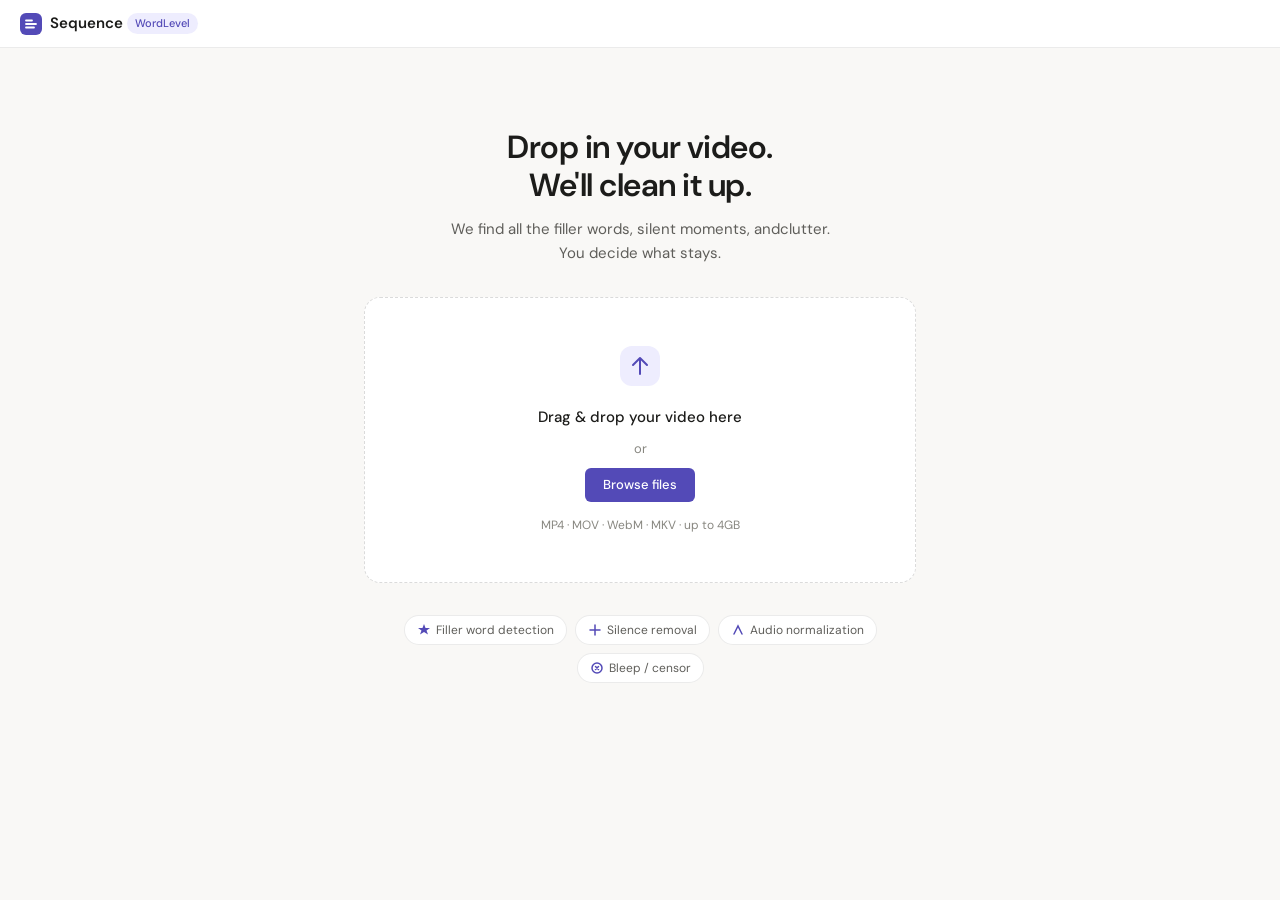
==== client/index.html @ 9e873844 "initial commit" ====
<!DOCTYPE html>
<html lang="en">
<head>
  <meta charset="UTF-8">
  <meta name="viewport" content="width=device-width, initial-scale=1.0">
  <title>Sequence — WordLevel</title>
  <link rel="preconnect" href="https://fonts.googleapis.com">
  <link href="https://fonts.googleapis.com/css2?family=DM+Sans:wght@400;500;600&family=DM+Mono:wght@400;500&display=swap" rel="stylesheet">
  <link rel="stylesheet" href="style.css">
</head>
<body class="upload-page">

  <header class="topbar">
    <div class="logo">
      <svg width="22" height="22" viewBox="0 0 22 22" fill="none">
        <rect width="22" height="22" rx="6" fill="#534AB7"/>
        <path d="M6 11h10M6 7.5h6M6 14.5h8" stroke="white" stroke-width="1.8" stroke-linecap="round"/>
      </svg>
      Sequence
    </div>
    <span class="badge-beta">WordLevel</span>
  </header>

  <main class="upload-main">
    <div class="upload-hero">
      <h1>Drop in your video.<br>We'll clean it up.</h1>
      <p class="subtitle"> We find all the filler words, silent moments, andclutter.<br>You decide what stays.</p>
    </div>

    <div class="drop-zone" id="dropZone">
      <div class="drop-inner">
        <div class="drop-icon">
          <svg width="40" height="40" viewBox="0 0 40 40" fill="none">
            <rect width="40" height="40" rx="12" fill="#EEEDFE"/>
            <path d="M20 12v16M13 19l7-7 7 7" stroke="#534AB7" stroke-width="2" stroke-linecap="round" stroke-linejoin="round"/>
          </svg>
        </div>
        <p class="drop-label">Drag &amp; drop your video here</p>
        <p class="drop-sub">or</p>
        <label class="btn-upload">
          Browse files
          <input type="file" id="fileInput" accept="video/*" hidden>
        </label>
        <p class="drop-formats">MP4 · MOV · WebM · MKV · up to 4GB</p>
      </div>
    </div>

    <!-- Progress state (hidden initially) -->
    <div class="upload-progress" id="uploadProgress" style="display:none">
      <div class="progress-card">
        <div class="progress-filename" id="progressFilename">video.mp4</div>
        <div class="progress-bar-wrap">
          <div class="progress-bar" id="progressBar" style="width:0%"></div>
        </div>
        <div class="progress-status" id="progressStatus">Uploading...</div>
      </div>
    </div>

    <!-- Feature pills -->
    <div class="feature-pills">
      <span class="pill"><svg width="14" height="14" viewBox="0 0 14 14"><path d="M7 1l1.5 4H13l-3.5 2.5 1.5 4L7 9l-4 2.5 1.5-4L1 5h4.5z" fill="#534AB7"/></svg> Filler word detection</span>
      <span class="pill"><svg width="14" height="14" viewBox="0 0 14 14"><path d="M2 7h10M7 2v10" stroke="#534AB7" stroke-width="1.5" stroke-linecap="round" fill="none"/></svg> Silence removal</span>
      <span class="pill"><svg width="14" height="14" viewBox="0 0 14 14"><path d="M3 11L7 3l4 8" stroke="#534AB7" stroke-width="1.5" stroke-linecap="round" fill="none"/></svg> Audio normalization</span>
      <span class="pill"><svg width="14" height="14" viewBox="0 0 14 14"><circle cx="7" cy="7" r="5" stroke="#534AB7" stroke-width="1.5" fill="none"/><path d="M5.5 5.5L8.5 8.5M8.5 5.5L5.5 8.5" stroke="#534AB7" stroke-width="1.5" stroke-linecap="round"/></svg> Bleep / censor</span>
    </div>
  </main>

  <script>
    const API = 'http://localhost:8000';
    const dropZone = document.getElementById('dropZone');
    const fileInput = document.getElementById('fileInput');
    const uploadProgress = document.getElementById('uploadProgress');

    // Drag and drop
    dropZone.addEventListener('dragover', e => {
      e.preventDefault();
      dropZone.classList.add('drag-over');
    });
    dropZone.addEventListener('dragleave', () => dropZone.classList.remove('drag-over'));
    dropZone.addEventListener('drop', e => {
      e.preventDefault();
      dropZone.classList.remove('drag-over');
      const file = e.dataTransfer.files[0];
      if (file) handleFile(file);
    });

    fileInput.addEventListener('change', () => {
      if (fileInput.files[0]) handleFile(fileInput.files[0]);
    });

    async function handleFile(file) {
      document.getElementById('progressFilename').textContent = file.name;
      dropZone.style.display = 'none';
      uploadProgress.style.display = 'flex';
      setStatus('Uploading...');
      setProgress(10);

      const formData = new FormData();
      formData.append('file', file);

      let jobId;
      try {
        const res = await fetch(`${API}/upload`, { method: 'POST', body: formData });
        if (!res.ok) throw new Error(await res.text());
        const data = await res.json();
        jobId = data.job_id;
      } catch (err) {
        setStatus(`Upload failed: ${err.message}`);
        return;
      }

      setProgress(30);
      setStatus('Transcribing with AI...');

      // Poll status
      await pollUntilReady(jobId);
    }

    async function pollUntilReady(jobId) {
      const interval = setInterval(async () => {
        try {
          const res = await fetch(`${API}/status/${jobId}`);
          const data = await res.json();

          if (data.status === 'transcribing') {
            setProgress(50 + Math.random() * 20);
            setStatus('Transcribing with AI...');
          } else if (data.status === 'ready') {
            clearInterval(interval);
            setProgress(100);
            setStatus('Done! Loading editor...');
            setTimeout(() => {
              window.location.href = `editor.html?job=${jobId}`;
            }, 600);
          } else if (data.status === 'error') {
            clearInterval(interval);
            setStatus(`Error: ${data.error}`);
          }
        } catch (e) {
          // keep polling
        }
      }, 1500);
    }

    function setProgress(pct) {
      document.getElementById('progressBar').style.width = Math.min(pct, 100) + '%';
    }
    function setStatus(msg) {
      document.getElementById('progressStatus').textContent = msg;
    }
  </script>
</body>
</html>
---- client/style.css ----
/* ── TOKENS ───────────────────────────────────────────────────────────────── */
:root {
  --purple:     #534AB7;
  --purple-lt:  #EEEDFE;
  --purple-mid: #AFA9EC;
  --teal:       #0F6E56;
  --teal-lt:    #E1F5EE;
  --amber:      #BA7517;
  --amber-lt:   #FAEEDA;
  --red:        #A32D2D;
  --red-lt:     #FCEBEB;
  --blue-lt:    #E6F1FB;
  --blue:       #185FA5;

  --bg:         #F9F8F6;
  --bg-2:       #FFFFFF;
  --border:     rgba(0,0,0,0.08);
  --border-md:  rgba(0,0,0,0.14);
  --text:       #1C1C1A;
  --text-2:     #5F5E5A;
  --text-3:     #888780;

  --radius:     10px;
  --radius-sm:  6px;
  --font:       'DM Sans', system-ui, sans-serif;
  --mono:       'DM Mono', monospace;

  --topbar-h:   48px;
}

/* ── RESET ───────────────────────────────────────────────────────────────── */
*, *::before, *::after { box-sizing: border-box; margin: 0; padding: 0; }
html { font-size: 15px; }
body {
  font-family: var(--font);
  background: var(--bg);
  color: var(--text);
  line-height: 1.5;
  -webkit-font-smoothing: antialiased;
}

/* ── TOPBAR ───────────────────────────────────────────────────────────────── */
.topbar {
  height: var(--topbar-h);
  display: flex;
  align-items: center;
  padding: 0 20px;
  background: var(--bg-2);
  border-bottom: 0.5px solid var(--border);
  position: sticky;
  top: 0;
  z-index: 100;
}

.logo {
  display: flex;
  align-items: center;
  gap: 8px;
  font-weight: 600;
  font-size: 15px;
  color: var(--text);
  text-decoration: none;
}

.badge-beta {
  font-size: 11px;
  padding: 2px 8px;
  background: var(--purple-lt);
  color: var(--purple);
  border-radius: 20px;
  font-weight: 500;
  margin-left: 4px;
}

.editor-topbar {
  justify-content: space-between;
  gap: 12px;
}

.topbar-left, .topbar-right {
  display: flex;
  align-items: center;
  gap: 10px;
}

.topbar-sep { color: var(--text-3); font-size: 16px; }
.topbar-filename { font-size: 13px; color: var(--text-2); max-width: 220px; overflow: hidden; text-overflow: ellipsis; white-space: nowrap; }

.edit-stats {
  display: flex;
  align-items: center;
  gap: 8px;
  font-size: 12px;
}

.stat {
  padding: 2px 8px;
  border-radius: 20px;
  font-weight: 500;
}
.stat.filler { background: var(--amber-lt); color: var(--amber); }
.stat.silence { background: var(--blue-lt); color: var(--blue); }
.stat.bleep { background: var(--purple-lt); color: var(--purple); }
.stat.mute  { background: #F1EFE8; color: #444441; border: 0.5px solid #B4B2A9; }
.stat.time { background: var(--bg); color: var(--text-2); border: 0.5px solid var(--border-md); }

/* ── BUTTONS ─────────────────────────────────────────────────────────────── */
.btn {
  display: inline-flex;
  align-items: center;
  gap: 5px;
  padding: 6px 14px;
  border-radius: var(--radius-sm);
  border: 0.5px solid var(--border-md);
  background: var(--bg-2);
  color: var(--text);
  font-family: var(--font);
  font-size: 13px;
  font-weight: 500;
  cursor: pointer;
  transition: background 0.12s;
  white-space: nowrap;
}
.btn:hover { background: var(--bg); }

.btn-secondary {
  background: var(--purple-lt);
  color: var(--purple);
  border-color: var(--purple-mid);
}
.btn-secondary:hover { background: #E0DEF8; }

.btn-primary {
  background: var(--purple);
  color: white;
  border-color: var(--purple);
}
.btn-primary:hover { background: #3C3489; }

.btn-full { width: 100%; justify-content: center; padding: 10px; font-size: 14px; }
.btn-icon { background: none; border: none; cursor: pointer; color: var(--text-2); padding: 4px; border-radius: 4px; display: flex; align-items: center; }
.btn-icon:hover { background: var(--bg); }

/* ── UPLOAD PAGE ─────────────────────────────────────────────────────────── */
.upload-page { min-height: 100vh; }

.upload-main {
  max-width: 600px;
  margin: 0 auto;
  padding: 80px 24px 60px;
  display: flex;
  flex-direction: column;
  align-items: center;
  gap: 32px;
}

.upload-hero { text-align: center; }
.upload-hero h1 {
  font-size: 32px;
  font-weight: 600;
  line-height: 1.2;
  letter-spacing: -0.5px;
  margin-bottom: 12px;
}
.subtitle { color: var(--text-2); font-size: 15px; line-height: 1.6; }

.drop-zone {
  width: 100%;
  border: 1.5px dashed var(--border-md);
  border-radius: 16px;
  background: var(--bg-2);
  transition: border-color 0.15s, background 0.15s;
  cursor: pointer;
}
.drop-zone.drag-over {
  border-color: var(--purple);
  background: var(--purple-lt);
}
.drop-inner {
  padding: 48px 24px;
  display: flex;
  flex-direction: column;
  align-items: center;
  gap: 10px;
  text-align: center;
}
.drop-icon { margin-bottom: 4px; }
.drop-label { font-size: 15px; font-weight: 500; }
.drop-sub { font-size: 13px; color: var(--text-3); }
.btn-upload {
  display: inline-flex;
  align-items: center;
  padding: 7px 18px;
  background: var(--purple);
  color: white;
  border-radius: var(--radius-sm);
  font-family: var(--font);
  font-size: 13px;
  font-weight: 500;
  cursor: pointer;
  transition: background 0.12s;
}
.btn-upload:hover { background: #3C3489; }
.drop-formats { font-size: 12px; color: var(--text-3); margin-top: 4px; }

.upload-progress {
  width: 100%;
  display: flex;
  justify-content: center;
}
.progress-card {
  width: 100%;
  background: var(--bg-2);
  border: 0.5px solid var(--border);
  border-radius: var(--radius);
  padding: 20px 24px;
}
.progress-filename { font-size: 14px; font-weight: 500; margin-bottom: 12px; }

.progress-bar-wrap {
  height: 4px;
  background: var(--border);
  border-radius: 2px;
  overflow: hidden;
  margin-bottom: 8px;
}
.progress-bar {
  height: 4px;
  background: var(--purple);
  border-radius: 2px;
  transition: width 0.4s ease;
}
.progress-status { font-size: 13px; color: var(--text-2); }

.feature-pills {
  display: flex;
  flex-wrap: wrap;
  gap: 8px;
  justify-content: center;
}
.pill {
  display: inline-flex;
  align-items: center;
  gap: 5px;
  padding: 5px 12px;
  background: var(--bg-2);
  border: 0.5px solid var(--border);
  border-radius: 20px;
  font-size: 12px;
  color: var(--text-2);
}

/* ── EDITOR LAYOUT ───────────────────────────────────────────────────────── */
.editor-page {
  height: 100vh;
  overflow: hidden;
  display: flex;
  flex-direction: column;
}

.editor-layout {
  display: flex;
  flex: 1;
  overflow: hidden;
}

/* ── LEFT PANEL ──────────────────────────────────────────────────────────── */
.left-panel {
  width: 280px;
  flex-shrink: 0;
  border-right: 0.5px solid var(--border);
  background: var(--bg-2);
  overflow-y: auto;
  display: flex;
  flex-direction: column;
}

.video-preview {
  aspect-ratio: 16/9;
  background: #111;
  display: flex;
  align-items: center;
  justify-content: center;
  flex-shrink: 0;
}
.video-placeholder { opacity: 0.5; }

.panel-section {
  padding: 16px;
  border-bottom: 0.5px solid var(--border);
}

.section-label {
  font-size: 10px;
  font-weight: 600;
  letter-spacing: 0.08em;
  text-transform: uppercase;
  color: var(--text-3);
  margin-bottom: 10px;
}

.audio-tool {
  margin-bottom: 10px;
}
.tool-label {
  display: flex;
  align-items: center;
  justify-content: space-between;
  cursor: pointer;
  font-size: 13px;
}

/* Toggle switch */
.tool-label input[type="checkbox"] { display: none; }
.toggle-ui {
  width: 32px;
  height: 18px;
  background: var(--border-md);
  border-radius: 9px;
  position: relative;
  transition: background 0.15s;
  flex-shrink: 0;
}
.toggle-ui::after {
  content: '';
  width: 14px;
  height: 14px;
  background: white;
  border-radius: 50%;
  position: absolute;
  top: 2px;
  left: 2px;
  transition: transform 0.15s;
}
.tool-label input:checked ~ .toggle-ui { background: var(--purple); }
.tool-label input:checked ~ .toggle-ui::after { transform: translateX(14px); }

.lufs-options {
  display: flex;
  gap: 4px;
  margin-top: 8px;
}
.lufs-btn {
  flex: 1;
  padding: 5px 4px;
  font-size: 11px;
  font-weight: 500;
  font-family: var(--font);
  border: 0.5px solid var(--border-md);
  border-radius: var(--radius-sm);
  background: transparent;
  color: var(--text-2);
  cursor: pointer;
  text-align: center;
  line-height: 1.3;
}
.lufs-btn small { display: block; font-weight: 400; color: var(--text-3); }
.lufs-btn.active { background: var(--purple-lt); color: var(--purple); border-color: var(--purple-mid); }

.filler-tags {
  display: flex;
  flex-wrap: wrap;
  gap: 5px;
  margin-bottom: 8px;
}
.filler-tag {
  padding: 3px 9px;
  border-radius: 20px;
  font-size: 12px;
  border: 0.5px solid var(--border-md);
  cursor: pointer;
  color: var(--text-2);
  font-family: var(--mono);
}
.filler-tag.active { background: var(--amber-lt); color: var(--amber); border-color: #FAC775; }

.hint-text { font-size: 11px; color: var(--text-3); line-height: 1.5; }

/* ── TRANSCRIPT PANEL ────────────────────────────────────────────────────── */
.transcript-panel {
  flex: 1;
  overflow: hidden;
  display: flex;
  flex-direction: column;
}

.transcript-toolbar {
  padding: 10px 16px;
  border-bottom: 0.5px solid var(--border);
  display: flex;
  align-items: center;
  justify-content: space-between;
  gap: 12px;
  flex-shrink: 0;
  background: var(--bg-2);
}

.filter-tabs { display: flex; gap: 4px; }
.filter-tab {
  padding: 4px 12px;
  border-radius: 20px;
  font-size: 12px;
  font-family: var(--font);
  font-weight: 500;
  border: 0.5px solid transparent;
  background: transparent;
  color: var(--text-2);
  cursor: pointer;
}
.filter-tab.active { background: var(--purple-lt); color: var(--purple); border-color: var(--purple-mid); }

.search-box {
  display: flex;
  align-items: center;
  gap: 6px;
  padding: 5px 10px;
  background: var(--bg);
  border: 0.5px solid var(--border);
  border-radius: var(--radius-sm);
  color: var(--text-3);
}
.search-box input {
  border: none;
  background: none;
  font-family: var(--font);
  font-size: 13px;
  color: var(--text);
  outline: none;
  width: 160px;
}

.transcript-body {
  flex: 1;
  overflow-y: auto;
  padding: 16px 20px;
}
.transcript-body::-webkit-scrollbar { width: 4px; }
.transcript-body::-webkit-scrollbar-thumb { background: var(--border-md); border-radius: 2px; }

/* ── TRANSCRIPT CONTENT ──────────────────────────────────────────────────── */
.t-block { margin-bottom: 20px; }
.t-time {
  font-size: 11px;
  font-family: var(--mono);
  color: var(--text-3);
  margin-bottom: 5px;
}
.t-words { display: flex; flex-wrap: wrap; gap: 2px; line-height: 1.7; }

.word {
  font-size: 14px;
  padding: 2px 5px;
  border-radius: 4px;
  cursor: pointer;
  color: var(--text);
  border: 0.5px solid transparent;
  transition: background 0.1s;
  display: inline-block;
}
.word:hover { background: var(--bg); border-color: var(--border); }
.word.filler { background: var(--amber-lt); color: #633806; border-color: #FAC775; }
.word.cut { background: var(--red-lt); color: var(--red); text-decoration: line-through; border-color: #F7C1C1; opacity: 0.75; }
.word.bleep { background: var(--purple-lt); color: #26215C; border-color: var(--purple-mid); font-style: italic; }
.word.mute  { background: #F1EFE8; color: #444441; border-color: #B4B2A9; font-style: italic; }
.word.playing { background: var(--purple); color: white; border-color: var(--purple); }

.silence-marker {
  display: flex;
  align-items: center;
  gap: 8px;
  margin: 8px 0;
}
.sil-line { flex: 1; height: 0.5px; background: var(--border-md); }
.sil-badge {
  font-size: 11px;
  color: var(--text-3);
  background: var(--bg);
  padding: 2px 10px;
  border-radius: 20px;
  border: 0.5px solid var(--border);
  white-space: nowrap;
  cursor: pointer;
  user-select: none;
  transition: all 0.12s;
}
.sil-badge:hover { border-color: var(--border-md); }
.silence-marker.cut .sil-badge {
  color: var(--blue);
  background: var(--blue-lt);
  border-color: #B5D4F4;
}
.silence-marker.cut .sil-line { background: #B5D4F4; }

/* ── CONTEXT MENU ────────────────────────────────────────────────────────── */
.ctx-menu {
  position: fixed;
  background: var(--bg-2);
  border: 0.5px solid var(--border-md);
  border-radius: var(--radius);
  padding: 4px;
  min-width: 160px;
  z-index: 1000;
  display: none;
  box-shadow: 0 8px 24px rgba(0,0,0,0.08);
}
.ctx-menu.visible { display: block; }
.ctx-item {
  display: flex;
  align-items: center;
  gap: 8px;
  padding: 7px 10px;
  font-size: 13px;
  border-radius: var(--radius-sm);
  cursor: pointer;
  color: var(--text);
}
.ctx-item:hover { background: var(--bg); }
.ctx-item.danger { color: var(--red); }
.ctx-divider { height: 0.5px; background: var(--border); margin: 3px 4px; }

/* ── EXPORT PANEL ────────────────────────────────────────────────────────── */
.export-overlay {
  position: fixed;
  inset: 0;
  background: rgba(0,0,0,0.35);
  display: flex;
  align-items: center;
  justify-content: center;
  z-index: 200;
}
.export-panel {
  background: var(--bg-2);
  border-radius: 16px;
  padding: 28px;
  width: 400px;
  display: flex;
  flex-direction: column;
  gap: 20px;
}
.export-header {
  display: flex;
  align-items: center;
  justify-content: space-between;
}
.export-header h2 { font-size: 18px; font-weight: 600; }
.export-summary { font-size: 14px; color: var(--text-2); line-height: 1.6; }
.export-summary strong { color: var(--text); }
.format-options { display: flex; flex-direction: column; gap: 8px; }
.format-opt {
  display: flex;
  align-items: center;
  gap: 8px;
  font-size: 13px;
  cursor: pointer;
}
.format-opt small { color: var(--text-3); }

/* ── LOADING / ERRORS ────────────────────────────────────────────────────── */
.transcript-loading {
  display: flex;
  align-items: center;
  gap: 10px;
  color: var(--text-2);
  font-size: 14px;
  padding: 40px 0;
}
.spinner {
  width: 18px;
  height: 18px;
  border: 2px solid var(--border-md);
  border-top-color: var(--purple);
  border-radius: 50%;
  animation: spin 0.7s linear infinite;
}
@keyframes spin { to { transform: rotate(360deg); } }

.no-results { color: var(--text-3); font-size: 14px; padding: 24px 0; }
.error-msg { color: var(--red); font-size: 14px; padding: 24px 0; }
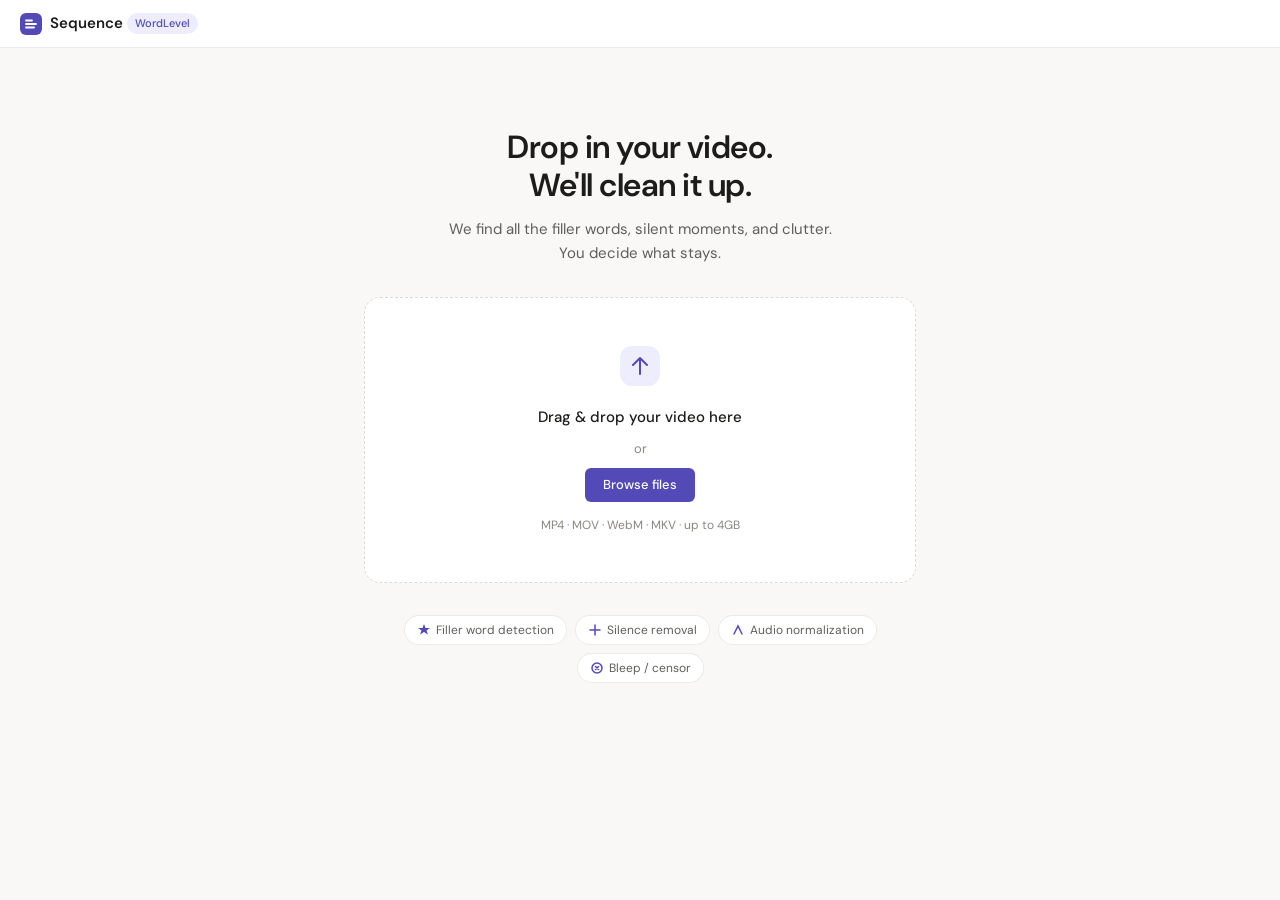
==== commit 3bca900a: "Naming system and fixing save system" ====
--- a/client/index.html
+++ b/client/index.html
@@ -7,6 +7,229 @@
   <link rel="preconnect" href="https://fonts.googleapis.com">
   <link href="https://fonts.googleapis.com/css2?family=DM+Sans:wght@400;500;600&family=DM+Mono:wght@400;500&display=swap" rel="stylesheet">
   <link rel="stylesheet" href="style.css">
+  <style>
+    /* ── SESSIONS PANEL ─────────────────────────────────────────── */
+    .sessions-section {
+      width: 100%;
+      margin-top: 8px;
+    }
+
+    .sessions-header {
+      display: flex;
+      align-items: center;
+      justify-content: space-between;
+      margin-bottom: 10px;
+    }
+
+    .sessions-label {
+      font-size: 11px;
+      font-weight: 600;
+      letter-spacing: 0.08em;
+      text-transform: uppercase;
+      color: var(--text-3);
+    }
+
+    .sessions-list {
+      display: flex;
+      flex-direction: column;
+      gap: 6px;
+    }
+
+    .session-card {
+      display: flex;
+      align-items: center;
+      gap: 12px;
+      padding: 12px 14px;
+      background: var(--bg-2);
+      border: 0.5px solid var(--border);
+      border-radius: var(--radius);
+      transition: border-color 0.12s, box-shadow 0.12s;
+      position: relative;
+    }
+
+    .session-card:hover {
+      border-color: var(--border-md);
+      box-shadow: 0 2px 8px rgba(0,0,0,0.04);
+    }
+
+    .session-icon {
+      width: 34px;
+      height: 34px;
+      background: var(--purple-lt);
+      border-radius: var(--radius-sm);
+      display: flex;
+      align-items: center;
+      justify-content: center;
+      flex-shrink: 0;
+      color: var(--purple);
+    }
+
+    .session-info {
+      flex: 1;
+      min-width: 0;
+    }
+
+    /* Inline rename: the name toggles between a <span> and an <input> */
+    .session-name-wrap {
+      display: flex;
+      align-items: center;
+      gap: 6px;
+      margin-bottom: 2px;
+    }
+
+    .session-name {
+      font-size: 13px;
+      font-weight: 500;
+      color: var(--text);
+      white-space: nowrap;
+      overflow: hidden;
+      text-overflow: ellipsis;
+      cursor: text;
+      border-radius: 3px;
+      padding: 1px 3px;
+      margin: -1px -3px;
+      transition: background 0.1s;
+    }
+    .session-name:hover {
+      background: var(--bg);
+    }
+
+    .session-name-input {
+      font-size: 13px;
+      font-weight: 500;
+      font-family: var(--font);
+      color: var(--text);
+      background: var(--bg);
+      border: 1px solid var(--purple-mid);
+      border-radius: 4px;
+      padding: 1px 6px;
+      outline: none;
+      width: 100%;
+      box-shadow: 0 0 0 2px var(--purple-lt);
+    }
+
+    .rename-icon {
+      opacity: 0;
+      transition: opacity 0.1s;
+      flex-shrink: 0;
+      color: var(--text-3);
+      cursor: pointer;
+      padding: 2px;
+      border-radius: 3px;
+    }
+    .rename-icon:hover { color: var(--text-2); background: var(--bg); }
+    .session-card:hover .rename-icon { opacity: 1; }
+
+    .session-meta {
+      font-size: 11px;
+      color: var(--text-3);
+      font-family: var(--mono);
+    }
+
+    .session-actions {
+      display: flex;
+      align-items: center;
+      gap: 6px;
+      flex-shrink: 0;
+    }
+
+    .btn-resume {
+      padding: 5px 14px;
+      background: var(--purple);
+      color: white;
+      border: none;
+      border-radius: var(--radius-sm);
+      font-family: var(--font);
+      font-size: 12px;
+      font-weight: 500;
+      cursor: pointer;
+      text-decoration: none;
+      display: inline-flex;
+      align-items: center;
+      gap: 5px;
+      transition: background 0.12s;
+    }
+    .btn-resume:hover { background: #3C3489; }
+
+    .btn-delete-session {
+      width: 28px;
+      height: 28px;
+      border: 0.5px solid var(--border-md);
+      border-radius: var(--radius-sm);
+      background: var(--bg);
+      color: var(--text-3);
+      cursor: pointer;
+      display: flex;
+      align-items: center;
+      justify-content: center;
+      transition: all 0.12s;
+      flex-shrink: 0;
+    }
+    .btn-delete-session:hover {
+      background: var(--red-lt);
+      border-color: #F7C1C1;
+      color: var(--red);
+    }
+
+    .session-status-dot {
+      width: 6px;
+      height: 6px;
+      border-radius: 50%;
+      flex-shrink: 0;
+      background: var(--text-3);
+    }
+    .session-status-dot.rendered { background: var(--teal); }
+    .session-status-dot.ready    { background: var(--purple); }
+
+    /* Confirm-delete state */
+    .session-card.confirming {
+      border-color: #F7C1C1;
+      background: var(--red-lt);
+    }
+    .confirm-actions {
+      display: flex;
+      align-items: center;
+      gap: 6px;
+      font-size: 12px;
+    }
+    .confirm-actions span { color: var(--red); font-weight: 500; }
+    .btn-confirm-delete {
+      padding: 4px 10px;
+      background: var(--red);
+      color: white;
+      border: none;
+      border-radius: var(--radius-sm);
+      font-family: var(--font);
+      font-size: 12px;
+      cursor: pointer;
+    }
+    .btn-cancel-delete {
+      padding: 4px 10px;
+      background: var(--bg-2);
+      color: var(--text-2);
+      border: 0.5px solid var(--border-md);
+      border-radius: var(--radius-sm);
+      font-family: var(--font);
+      font-size: 12px;
+      cursor: pointer;
+    }
+
+    .sessions-empty {
+      font-size: 13px;
+      color: var(--text-3);
+      text-align: center;
+      padding: 16px 0 4px;
+    }
+
+    .sessions-loading {
+      display: flex;
+      align-items: center;
+      gap: 8px;
+      font-size: 13px;
+      color: var(--text-3);
+      padding: 8px 0;
+    }
+  </style>
 </head>
 <body class="upload-page">
 
@@ -24,7 +247,7 @@
   <main class="upload-main">
     <div class="upload-hero">
       <h1>Drop in your video.<br>We'll clean it up.</h1>
-      <p class="subtitle"> We find all the filler words, silent moments, andclutter.<br>You decide what stays.</p>
+      <p class="subtitle">We find all the filler words, silent moments, and clutter.<br>You decide what stays.</p>
     </div>
 
     <div class="drop-zone" id="dropZone">
@@ -58,20 +281,46 @@
 
     <!-- Feature pills -->
     <div class="feature-pills">
-      <span class="pill"><svg width="14" height="14" viewBox="0 0 14 14"><path d="M7 1l1.5 4H13l-3.5 2.5 1.5 4L7 9l-4 2.5 1.5-4L1 5h4.5z" fill="#534AB7"/></svg> Filler word detection</span>
-      <span class="pill"><svg width="14" height="14" viewBox="0 0 14 14"><path d="M2 7h10M7 2v10" stroke="#534AB7" stroke-width="1.5" stroke-linecap="round" fill="none"/></svg> Silence removal</span>
-      <span class="pill"><svg width="14" height="14" viewBox="0 0 14 14"><path d="M3 11L7 3l4 8" stroke="#534AB7" stroke-width="1.5" stroke-linecap="round" fill="none"/></svg> Audio normalization</span>
-      <span class="pill"><svg width="14" height="14" viewBox="0 0 14 14"><circle cx="7" cy="7" r="5" stroke="#534AB7" stroke-width="1.5" fill="none"/><path d="M5.5 5.5L8.5 8.5M8.5 5.5L5.5 8.5" stroke="#534AB7" stroke-width="1.5" stroke-linecap="round"/></svg> Bleep / censor</span>
+      <span class="pill">
+        <svg width="14" height="14" viewBox="0 0 14 14"><path d="M7 1l1.5 4H13l-3.5 2.5 1.5 4L7 9l-4 2.5 1.5-4L1 5h4.5z" fill="#534AB7"/></svg>
+        Filler word detection
+      </span>
+      <span class="pill">
+        <svg width="14" height="14" viewBox="0 0 14 14"><path d="M2 7h10M7 2v10" stroke="#534AB7" stroke-width="1.5" stroke-linecap="round" fill="none"/></svg>
+        Silence removal
+      </span>
+      <span class="pill">
+        <svg width="14" height="14" viewBox="0 0 14 14"><path d="M3 11L7 3l4 8" stroke="#534AB7" stroke-width="1.5" stroke-linecap="round" fill="none"/></svg>
+        Audio normalization
+      </span>
+      <span class="pill">
+        <svg width="14" height="14" viewBox="0 0 14 14"><circle cx="7" cy="7" r="5" stroke="#534AB7" stroke-width="1.5" fill="none"/><path d="M5.5 5.5L8.5 8.5M8.5 5.5L5.5 8.5" stroke="#534AB7" stroke-width="1.5" stroke-linecap="round"/></svg>
+        Bleep / censor
+      </span>
     </div>
+
+    <!-- Recent sessions -->
+    <div class="sessions-section" id="sessionsSection" style="display:none">
+      <div class="sessions-header">
+        <span class="sessions-label">Recent sessions</span>
+      </div>
+      <div class="sessions-list" id="sessionsList">
+        <div class="sessions-loading">
+          <div class="spinner"></div>
+          Loading sessions...
+        </div>
+      </div>
+    </div>
+
   </main>
 
   <script>
     const API = 'http://localhost:8000';
-    const dropZone = document.getElementById('dropZone');
-    const fileInput = document.getElementById('fileInput');
+    const dropZone   = document.getElementById('dropZone');
+    const fileInput  = document.getElementById('fileInput');
     const uploadProgress = document.getElementById('uploadProgress');
 
-    // Drag and drop
+    // ── DRAG & DROP ──────────────────────────────────────────────────────────
     dropZone.addEventListener('dragover', e => {
       e.preventDefault();
       dropZone.classList.add('drag-over');
@@ -83,15 +332,16 @@
       const file = e.dataTransfer.files[0];
       if (file) handleFile(file);
     });
-
     fileInput.addEventListener('change', () => {
       if (fileInput.files[0]) handleFile(fileInput.files[0]);
     });
 
+    // ── UPLOAD ───────────────────────────────────────────────────────────────
     async function handleFile(file) {
       document.getElementById('progressFilename').textContent = file.name;
       dropZone.style.display = 'none';
       uploadProgress.style.display = 'flex';
+      document.getElementById('sessionsSection').style.display = 'none';
       setStatus('Uploading...');
       setProgress(10);
 
@@ -111,17 +361,14 @@
 
       setProgress(30);
       setStatus('Transcribing with AI...');
-
-      // Poll status
       await pollUntilReady(jobId);
     }
 
     async function pollUntilReady(jobId) {
       const interval = setInterval(async () => {
         try {
-          const res = await fetch(`${API}/status/${jobId}`);
+          const res  = await fetch(`${API}/status/${jobId}`);
           const data = await res.json();
-
           if (data.status === 'transcribing') {
             setProgress(50 + Math.random() * 20);
             setStatus('Transcribing with AI...');
@@ -129,16 +376,12 @@
             clearInterval(interval);
             setProgress(100);
             setStatus('Done! Loading editor...');
-            setTimeout(() => {
-              window.location.href = `editor.html?job=${jobId}`;
-            }, 600);
+            setTimeout(() => { window.location.href = `editor.html?job=${jobId}`; }, 600);
           } else if (data.status === 'error') {
             clearInterval(interval);
             setStatus(`Error: ${data.error}`);
           }
-        } catch (e) {
-          // keep polling
-        }
+        } catch (e) { /* keep polling */ }
       }, 1500);
     }
 
@@ -148,6 +391,210 @@
     function setStatus(msg) {
       document.getElementById('progressStatus').textContent = msg;
     }
+
+    // ── SESSIONS ─────────────────────────────────────────────────────────────
+    async function loadSessions() {
+      try {
+        const res  = await fetch(`${API}/sessions`);
+        const data = await res.json();
+        renderSessions(data.sessions ?? []);
+      } catch (e) {
+        // server offline — hide the section silently
+        document.getElementById('sessionsSection').style.display = 'none';
+      }
+    }
+
+    function renderSessions(sessions) {
+      const section = document.getElementById('sessionsSection');
+      const list    = document.getElementById('sessionsList');
+
+      if (!sessions.length) {
+        section.style.display = 'none';
+        return;
+      }
+
+      section.style.display = 'block';
+      list.innerHTML = sessions.map(s => sessionCardHTML(s)).join('');
+      attachSessionEvents();
+    }
+
+    function sessionCardHTML(s) {
+      const date = formatRelativeTime(s.updated_at);
+      const dotCls = s.status === 'rendered' ? 'rendered' : 'ready';
+      const dotTitle = s.status === 'rendered' ? 'Exported' : 'Ready to edit';
+      return `
+        <div class="session-card" data-job-id="${s.job_id}" data-display-name="${escAttr(s.display_name)}">
+          <div class="session-icon" aria-hidden="true">
+            <svg width="16" height="16" viewBox="0 0 16 16" fill="none">
+              <rect x="2" y="1" width="12" height="14" rx="2" stroke="currentColor" stroke-width="1.3"/>
+              <path d="M5 5h6M5 8h4" stroke="currentColor" stroke-width="1.2" stroke-linecap="round"/>
+            </svg>
+          </div>
+          <div class="session-info">
+            <div class="session-name-wrap">
+              <div
+                class="session-name"
+                role="button"
+                tabindex="0"
+                aria-label="Rename session: ${escAttr(s.display_name)}"
+                title="Click to rename"
+              >${escHtml(s.display_name)}</div>
+              <svg class="rename-icon" aria-hidden="true" width="12" height="12" viewBox="0 0 12 12" fill="none">
+                <path d="M8.5 1.5l2 2-6 6H2.5v-2l6-6z" stroke="currentColor" stroke-width="1.2" stroke-linejoin="round"/>
+              </svg>
+            </div>
+            <div class="session-meta">
+              <span class="session-status-dot ${dotCls}" title="${dotTitle}"></span>
+              &nbsp;${date}
+            </div>
+          </div>
+          <div class="session-actions">
+            <a
+              href="editor.html?job=${s.job_id}"
+              class="btn-resume"
+              aria-label="Resume editing ${escAttr(s.display_name)}"
+            >
+              <svg width="12" height="12" viewBox="0 0 12 12" fill="none" aria-hidden="true">
+                <path d="M3 2l7 4-7 4V2z" fill="currentColor"/>
+              </svg>
+              Resume
+            </a>
+            <button
+              class="btn-delete-session"
+              aria-label="Delete session ${escAttr(s.display_name)}"
+              title="Delete session"
+            >
+              <svg width="13" height="13" viewBox="0 0 13 13" fill="none" aria-hidden="true">
+                <path d="M2 3.5h9M5 3.5V2.5h3v1M5.5 6v4M7.5 6v4M3 3.5l.5 7h6l.5-7" stroke="currentColor" stroke-width="1.2" stroke-linecap="round" stroke-linejoin="round"/>
+              </svg>
+            </button>
+          </div>
+        </div>`;
+    }
+
+    function attachSessionEvents() {
+      // Resume on card click (not on buttons/inputs)
+      document.querySelectorAll('.session-card').forEach(card => {
+        const jobId = card.dataset.jobId;
+
+        // Inline rename: click name span
+        const nameEl  = card.querySelector('.session-name');
+        const renameIcon = card.querySelector('.rename-icon');
+
+        function startRename() {
+          const current = card.dataset.displayName;
+          const wrap = nameEl.parentElement;
+
+          nameEl.style.display  = 'none';
+          renameIcon.style.display = 'none';
+
+          const input = document.createElement('input');
+          input.type  = 'text';
+          input.value = current;
+          input.className = 'session-name-input';
+          input.setAttribute('aria-label', 'Session name');
+          wrap.insertBefore(input, nameEl);
+          input.focus();
+          input.select();
+
+          async function commitRename() {
+            const newName = input.value.trim() || current;
+            input.remove();
+            nameEl.style.display  = '';
+            renameIcon.style.display = '';
+            nameEl.textContent = newName;
+            card.dataset.displayName = newName;
+            card.setAttribute('data-display-name', newName);
+
+            // Persist to server
+            try {
+              await fetch(`${API}/sessions/${jobId}`, {
+                method: 'PATCH',
+                headers: { 'Content-Type': 'application/json' },
+                body: JSON.stringify({ display_name: newName }),
+              });
+            } catch (e) {
+              console.warn('Rename failed:', e);
+            }
+          }
+
+          input.addEventListener('blur', commitRename);
+          input.addEventListener('keydown', e => {
+            if (e.key === 'Enter')  { e.preventDefault(); input.blur(); }
+            if (e.key === 'Escape') { input.value = current; input.blur(); }
+          });
+        }
+
+        nameEl.addEventListener('click', e => { e.stopPropagation(); startRename(); });
+        nameEl.addEventListener('keydown', e => { if (e.key === 'Enter' || e.key === ' ') { e.preventDefault(); startRename(); } });
+        renameIcon.addEventListener('click', e => { e.stopPropagation(); startRename(); });
+
+        // Delete with confirm step
+        const deleteBtn = card.querySelector('.btn-delete-session');
+        deleteBtn.addEventListener('click', e => {
+          e.stopPropagation();
+          e.preventDefault();
+
+          if (card.classList.contains('confirming')) return;
+          card.classList.add('confirming');
+
+          const actions = card.querySelector('.session-actions');
+          const original = actions.innerHTML;
+          actions.innerHTML = `
+            <div class="confirm-actions" role="group" aria-label="Confirm delete">
+              <span>Delete?</span>
+              <button class="btn-confirm-delete" aria-label="Confirm delete session">Yes</button>
+              <button class="btn-cancel-delete" aria-label="Cancel delete">Cancel</button>
+            </div>`;
+
+          actions.querySelector('.btn-confirm-delete').addEventListener('click', async () => {
+            card.style.opacity = '0.5';
+            card.style.pointerEvents = 'none';
+            try {
+              await fetch(`${API}/sessions/${jobId}`, { method: 'DELETE' });
+            } catch (e) { console.warn('Delete failed:', e); }
+            card.remove();
+            // Hide section if no sessions left
+            if (!document.querySelectorAll('.session-card').length) {
+              document.getElementById('sessionsSection').style.display = 'none';
+            }
+          });
+
+          actions.querySelector('.btn-cancel-delete').addEventListener('click', () => {
+            card.classList.remove('confirming');
+            actions.innerHTML = original;
+            attachSessionEvents(); // re-bind the new delete button
+          });
+        });
+      });
+    }
+
+    // ── UTILS ─────────────────────────────────────────────────────────────────
+    function formatRelativeTime(isoOrSqlite) {
+      if (!isoOrSqlite) return '';
+      // SQLite CURRENT_TIMESTAMP is "YYYY-MM-DD HH:MM:SS" in UTC
+      // Convert to ISO so Date can parse it correctly
+      const iso = isoOrSqlite.replace(' ', 'T') + (isoOrSqlite.includes('T') ? '' : 'Z');
+      const diff = Date.now() - new Date(iso).getTime();
+      const m  = Math.floor(diff / 60000);
+      const h  = Math.floor(m  / 60);
+      const d  = Math.floor(h  / 24);
+      if (m  < 1)  return 'just now';
+      if (m  < 60) return `${m}m ago`;
+      if (h  < 24) return `${h}h ago`;
+      if (d  < 7)  return `${d}d ago`;
+      return new Date(iso).toLocaleDateString(undefined, { month: 'short', day: 'numeric' });
+    }
+
+    function escHtml(s) {
+      return String(s).replace(/&/g,'&amp;').replace(/</g,'&lt;').replace(/>/g,'&gt;');
+    }
+    function escAttr(s) {
+      return String(s).replace(/"/g,'&quot;');
+    }
+
+    // Load sessions on page load
+    loadSessions();
   </script>
 </body>
-</html>
+</html>
--- a/client/style.css
+++ b/client/style.css
@@ -575,4 +575,163 @@
 @keyframes spin { to { transform: rotate(360deg); } }
 
 .no-results { color: var(--text-3); font-size: 14px; padding: 24px 0; }
-.error-msg { color: var(--red); font-size: 14px; padding: 24px 0; }+.error-msg { color: var(--red); font-size: 14px; padding: 24px 0; }
+
+/* ── MUTE WORD (added) ───────────────────────────────────────────────────── */
+.word.mute { background: #F1EFE8; color: #444441; border-color: #B4B2A9; font-style: italic; }
+.stat.mute { background: #F1EFE8; color: #444441; border: 0.5px solid #B4B2A9; }
+
+/* ── EDITOR BODY (wraps layout + timeline) ───────────────────────────────── */
+.editor-body {
+  display: flex;
+  flex-direction: column;
+  flex: 1;
+  overflow: hidden;
+}
+
+.editor-layout {
+  display: flex;
+  flex: 1;
+  overflow: hidden;
+  min-height: 0;   /* allow shrink when timeline takes space */
+}
+
+/* ── TIMELINE PANEL ──────────────────────────────────────────────────────── */
+.timeline-panel {
+  height: 130px;
+  flex-shrink: 0;
+  border-top: 0.5px solid var(--border);
+  background: var(--bg-2);
+  display: flex;
+  flex-direction: column;
+  padding: 0;
+}
+
+.tl-controls {
+  display: flex;
+  align-items: center;
+  gap: 8px;
+  padding: 6px 14px 4px;
+  flex-shrink: 0;
+}
+
+.tl-btn {
+  width: 28px;
+  height: 28px;
+  border-radius: var(--radius-sm);
+  border: 0.5px solid var(--border-md);
+  background: var(--bg);
+  color: var(--text);
+  display: flex;
+  align-items: center;
+  justify-content: center;
+  cursor: pointer;
+  flex-shrink: 0;
+}
+.tl-btn:hover { background: var(--purple-lt); color: var(--purple); border-color: var(--purple-mid); }
+
+.tl-timecode {
+  font-family: var(--mono);
+  font-size: 12px;
+  color: var(--text);
+  display: flex;
+  align-items: center;
+  gap: 3px;
+  min-width: 90px;
+}
+.tl-sep { color: var(--text-3); }
+
+.tl-hint {
+  font-size: 11px;
+  color: var(--text-3);
+  margin-left: 4px;
+}
+
+.tl-waveform-wrap {
+  flex: 1;
+  min-height: 0;
+  padding: 0 14px;
+  position: relative;
+  overflow: hidden;
+}
+
+#waveform {
+  width: 100%;
+  height: 72px;
+}
+
+/* Region labels drawn inside WaveSurfer regions */
+.tl-region-label {
+  position: absolute;
+  top: 2px;
+  left: 3px;
+  font-size: 9px;
+  font-family: var(--mono);
+  font-weight: 600;
+  pointer-events: none;
+  white-space: nowrap;
+  overflow: hidden;
+  text-overflow: clip;
+  max-width: calc(100% - 4px);
+  text-transform: uppercase;
+  letter-spacing: 0.04em;
+  display: block;
+  line-height: 1;
+  padding-top: 2px;
+}
+
+.tl-legend {
+  display: flex;
+  align-items: center;
+  gap: 12px;
+  padding: 4px 14px 6px;
+  flex-shrink: 0;
+}
+.tl-legend-item {
+  display: flex;
+  align-items: center;
+  gap: 4px;
+  font-size: 10px;
+  color: var(--text-3);
+}
+.tl-legend-item::before {
+  content: '';
+  width: 10px;
+  height: 10px;
+  border-radius: 2px;
+  background: var(--c);
+  display: inline-block;
+}
+
+/* ── SPEED CONTROLS ──────────────────────────────────────────────────────── */
+.tl-speed-group {
+  display: flex;
+  gap: 2px;
+  margin-left: 4px;
+}
+.tl-speed-btn {
+  padding: 3px 7px;
+  font-size: 11px;
+  font-family: var(--mono);
+  font-weight: 500;
+  border: 0.5px solid var(--border-md);
+  border-radius: var(--radius-sm);
+  background: transparent;
+  color: var(--text-2);
+  cursor: pointer;
+}
+.tl-speed-btn:hover { background: var(--purple-lt); color: var(--purple); }
+.tl-speed-btn.active { background: var(--purple); color: white; border-color: var(--purple); }
+
+/* ── FREE CUT WORD TINT ───────────────────────────────────────────────────── */
+/* Faded red box — word text stays fully black and readable */
+.word.in-free-cut {
+  background: rgba(220, 50, 50, 0.10);
+  border-color: rgba(220, 50, 50, 0.30);
+  color: var(--text);   /* keep text black, no dimming */
+}
+/* Tagged words keep their own color but gain a red border hint */
+.word.cut.in-free-cut    { border-color: rgba(220, 50, 50, 0.4); }
+.word.filler.in-free-cut { border-color: rgba(220, 50, 50, 0.4); }
+.word.bleep.in-free-cut  { border-color: rgba(220, 50, 50, 0.4); }
+.word.mute.in-free-cut   { border-color: rgba(220, 50, 50, 0.4); }
